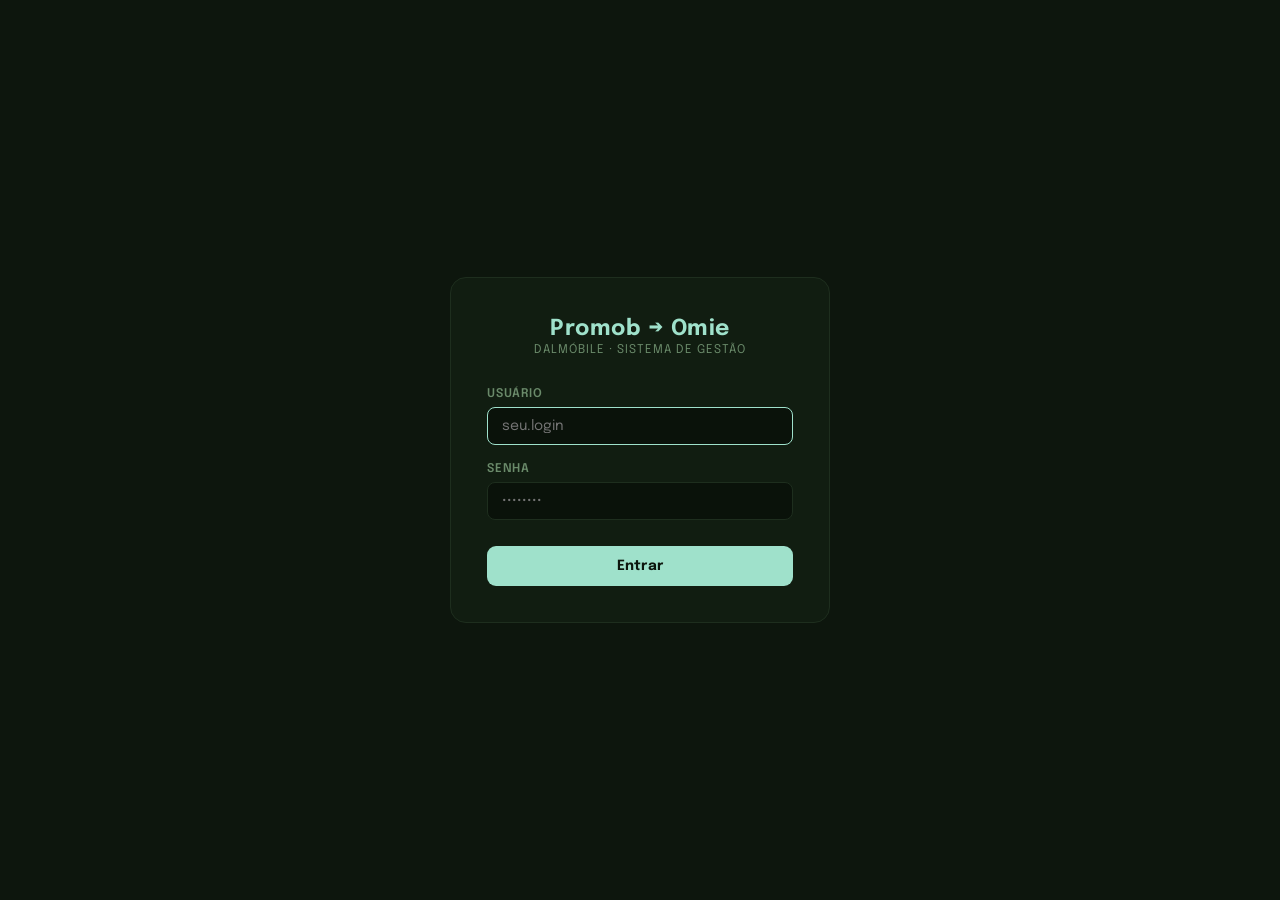
==== static/login.html @ 09991d28 "feat: sistema de autenticacao com niveis de acesso" ====
<!DOCTYPE html>
<html lang="pt-BR">
<head>
  <meta charset="UTF-8">
  <meta name="viewport" content="width=device-width, initial-scale=1.0">
  <title>Omie V3 — Login</title>
  <style>
    @import url('https://fonts.googleapis.com/css2?family=Epilogue:wght@400;600;700&display=swap');

    *, *::before, *::after { box-sizing: border-box; margin: 0; padding: 0; }

    :root {
      --bg:      #0d160d;
      --card:    #111d11;
      --border:  #1e2e1e;
      --accent:  #9FE1CB;
      --text:    #c8d8c8;
      --muted:   #6a8a6a;
      --err:     #e05c5c;
      --input-bg:#0a120a;
    }

    body {
      background: var(--bg);
      font-family: 'Epilogue', sans-serif;
      color: var(--text);
      min-height: 100vh;
      display: flex;
      align-items: center;
      justify-content: center;
    }

    .card {
      background: var(--card);
      border: 1px solid var(--border);
      border-radius: 16px;
      padding: 40px 36px 36px;
      width: 100%;
      max-width: 380px;
    }

    .logo {
      text-align: center;
      margin-bottom: 32px;
    }

    .logo-title {
      font-size: 22px;
      font-weight: 700;
      color: var(--accent);
      letter-spacing: .5px;
    }

    .logo-sub {
      font-size: 12px;
      color: var(--muted);
      margin-top: 4px;
      letter-spacing: 1px;
      text-transform: uppercase;
    }

    .field {
      margin-bottom: 18px;
    }

    label {
      display: block;
      font-size: 12px;
      font-weight: 600;
      color: var(--muted);
      letter-spacing: .8px;
      text-transform: uppercase;
      margin-bottom: 7px;
    }

    input {
      width: 100%;
      background: var(--input-bg);
      border: 1px solid var(--border);
      border-radius: 8px;
      padding: 11px 14px;
      color: var(--text);
      font-family: 'Epilogue', sans-serif;
      font-size: 14px;
      outline: none;
      transition: border-color .2s;
    }

    input:focus {
      border-color: var(--accent);
    }

    .btn {
      width: 100%;
      padding: 13px;
      background: var(--accent);
      color: #0d160d;
      border: none;
      border-radius: 9px;
      font-family: 'Epilogue', sans-serif;
      font-weight: 700;
      font-size: 14px;
      letter-spacing: .3px;
      cursor: pointer;
      transition: opacity .15s;
      margin-top: 8px;
    }

    .btn:hover   { opacity: .88; }
    .btn:active  { opacity: .75; }
    .btn:disabled { opacity: .45; cursor: not-allowed; }

    .erro {
      background: rgba(224,92,92,.12);
      border: 1px solid rgba(224,92,92,.3);
      border-radius: 8px;
      padding: 10px 14px;
      font-size: 13px;
      color: var(--err);
      margin-top: 16px;
      display: none;
    }

    .spinner {
      display: inline-block;
      width: 14px;
      height: 14px;
      border: 2px solid rgba(13,22,13,.4);
      border-top-color: #0d160d;
      border-radius: 50%;
      animation: spin .7s linear infinite;
      vertical-align: middle;
      margin-right: 6px;
    }

    @keyframes spin { to { transform: rotate(360deg); } }
  </style>
</head>
<body>

<div class="card">
  <div class="logo">
    <div class="logo-title">Promob → Omie</div>
    <div class="logo-sub">Dalmóbile · Sistema de Gestão</div>
  </div>

  <div class="field">
    <label for="login">Usuário</label>
    <input type="text" id="login" placeholder="seu.login" autocomplete="username">
  </div>

  <div class="field">
    <label for="senha">Senha</label>
    <input type="password" id="senha" placeholder="••••••••" autocomplete="current-password">
  </div>

  <button class="btn" id="btnLogin" onclick="entrar()">Entrar</button>

  <div class="erro" id="erro"></div>
</div>

<script>
  // Foca no campo login ao carregar
  document.getElementById('login').focus();

  // Enter no campo senha dispara o login
  document.getElementById('senha').addEventListener('keydown', e => {
    if (e.key === 'Enter') entrar();
  });
  document.getElementById('login').addEventListener('keydown', e => {
    if (e.key === 'Enter') document.getElementById('senha').focus();
  });

  async function entrar() {
    const login = document.getElementById('login').value.trim();
    const senha = document.getElementById('senha').value;
    const btn   = document.getElementById('btnLogin');
    const erro  = document.getElementById('erro');

    if (!login || !senha) {
      mostrarErro('Preencha usuário e senha.');
      return;
    }

    btn.disabled = true;
    btn.innerHTML = '<span class="spinner"></span>Entrando...';
    erro.style.display = 'none';

    try {
      const resp = await fetch('/api/auth/login', {
        method:  'POST',
        headers: { 'Content-Type': 'application/json' },
        body:    JSON.stringify({ login, senha })
      });

      const data = await resp.json();

      if (data.ok) {
        // Salva dados do usuário na sessão do browser
        sessionStorage.setItem('usuario', JSON.stringify(data.usuario));
        window.location.href = '/';
      } else {
        mostrarErro(data.erro || 'Erro ao fazer login.');
        btn.disabled = false;
        btn.innerHTML = 'Entrar';
      }
    } catch (e) {
      mostrarErro('Erro de conexão. Tente novamente.');
      btn.disabled = false;
      btn.innerHTML = 'Entrar';
    }
  }

  function mostrarErro(msg) {
    const el = document.getElementById('erro');
    el.textContent = msg;
    el.style.display = 'block';
  }
</script>

</body>
</html>
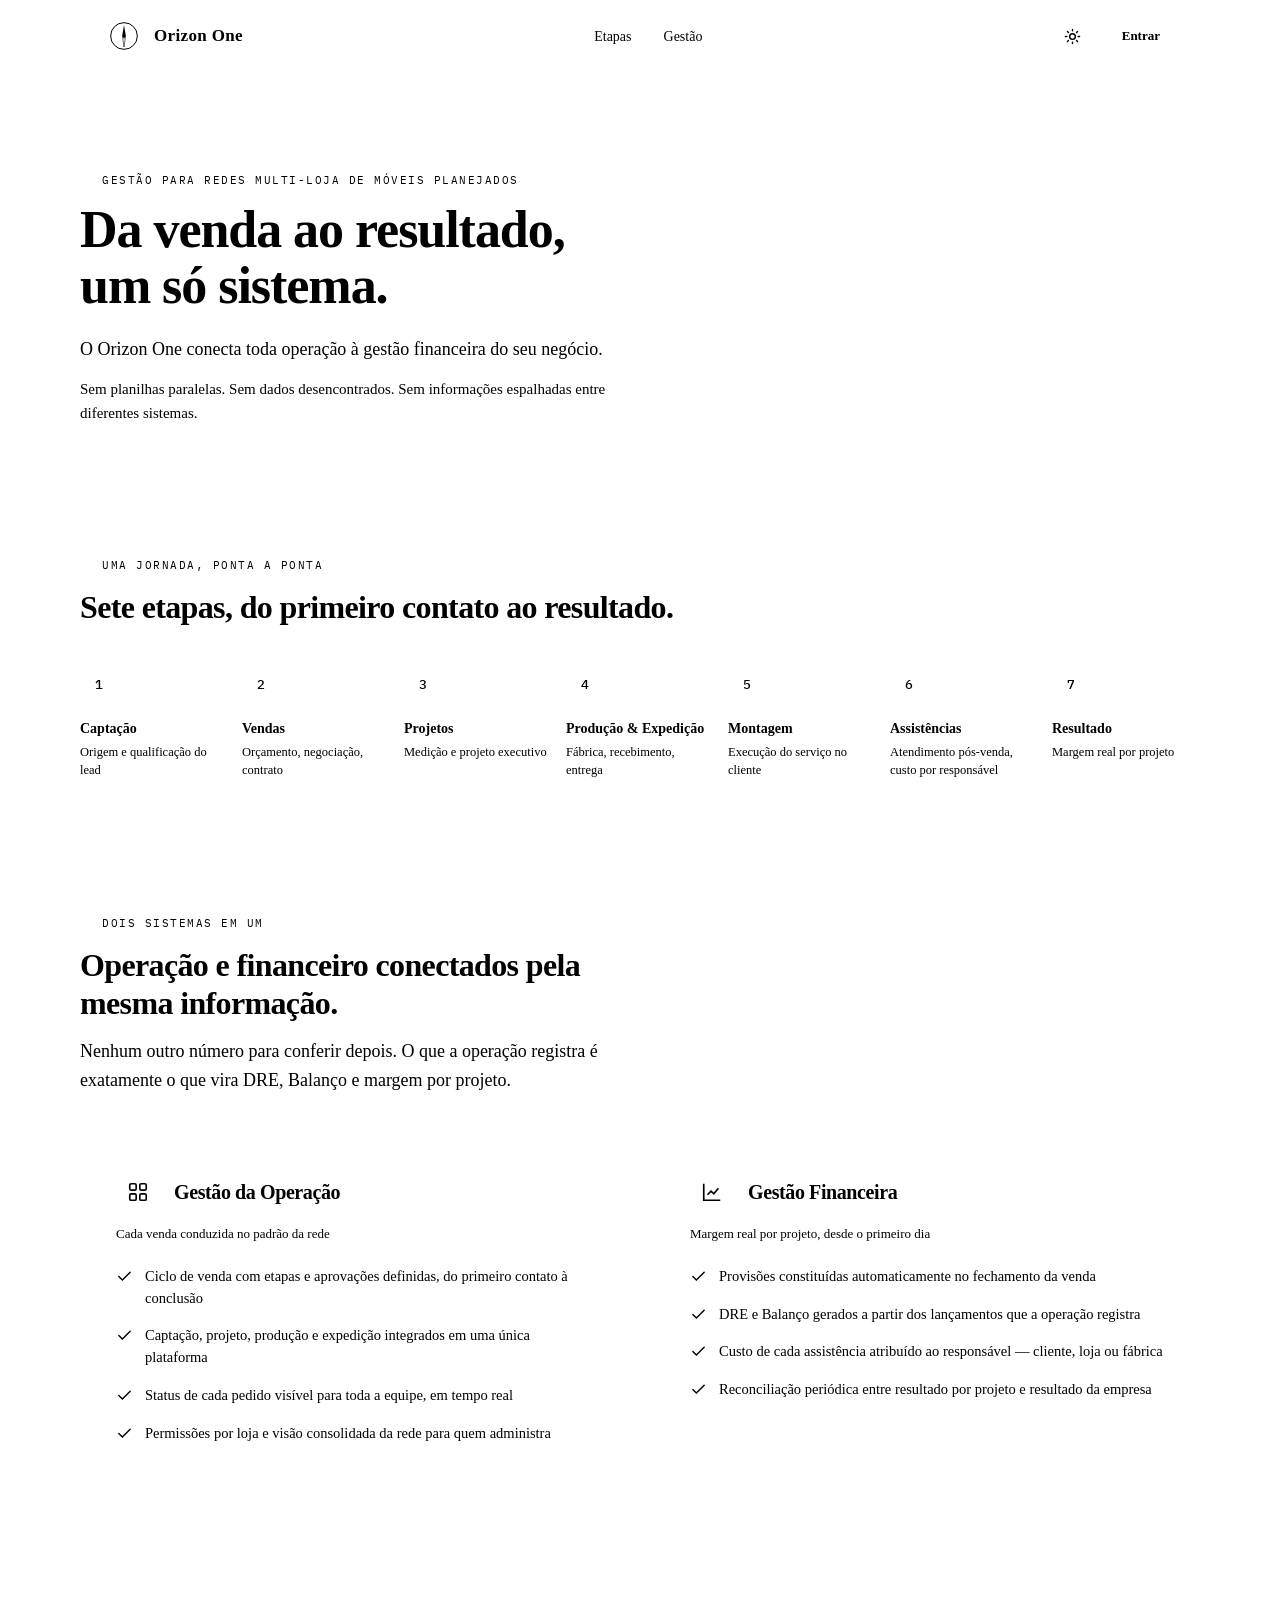
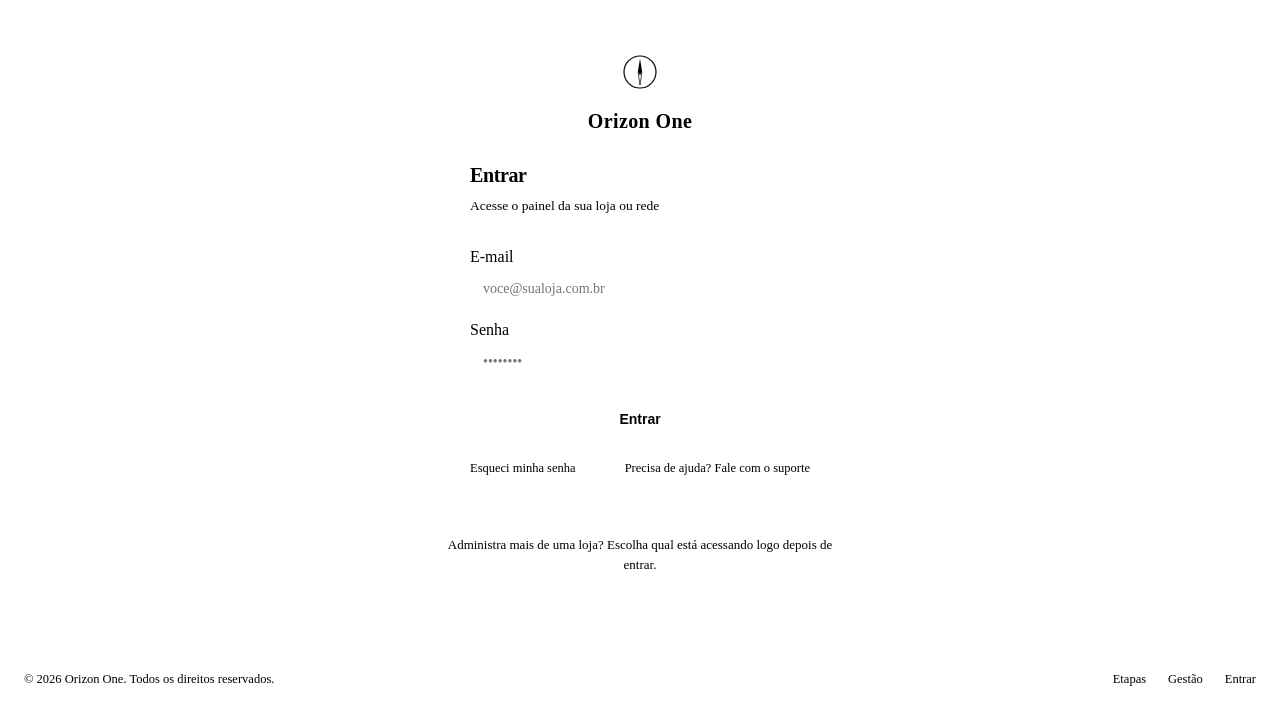
==== commit 0d0524b4: "feat(landing): redesign da página de entrada — marca Orizon One Aplica o checklist da Juliana (v2): " ====
--- a/static/login.html
+++ b/static/login.html
@@ -1,221 +1,497 @@
 <!DOCTYPE html>
 <html lang="pt-BR">
 <head>
-  <meta charset="UTF-8">
-  <meta name="viewport" content="width=device-width, initial-scale=1.0">
-  <title>Omie V3 — Login</title>
-  <style>
-    @import url('https://fonts.googleapis.com/css2?family=Epilogue:wght@400;600;700&display=swap');
-
-    *, *::before, *::after { box-sizing: border-box; margin: 0; padding: 0; }
-
-    :root {
-      --bg:      #0d160d;
-      --card:    #111d11;
-      --border:  #1e2e1e;
-      --accent:  #9FE1CB;
-      --text:    #c8d8c8;
-      --muted:   #6a8a6a;
-      --err:     #e05c5c;
-      --input-bg:#0a120a;
+<meta charset="UTF-8">
+<meta name="viewport" content="width=device-width, initial-scale=1.0">
+<title>Orizon One — Gestão para redes de móveis planejados</title>
+<link rel="icon" type="image/svg+xml" href="glifo-favicon.svg">
+<link rel="preconnect" href="https://fonts.googleapis.com">
+<link rel="preconnect" href="https://fonts.gstatic.com" crossorigin>
+<!-- Design system v1.7 (fonte única em design-system/) — antes de qualquer outro CSS -->
+<link rel="stylesheet" href="design-system/orizon-tokens.css">
+<link href="https://fonts.googleapis.com/css2?family=Inter:wght@400;500;600;700&family=Montserrat:wght@500;600;700;800&family=IBM+Plex+Mono:wght@400;500&display=swap" rel="stylesheet">
+<style>
+  /* Tokens legados desta landing → PONTE para o design system v1.7 (orizon-tokens.css, importado
+     no <head>). Sem hex: cores e tema vêm do orizon-tokens (claro = padrão; escuro em
+     [data-theme="dark"]). Migração de paleta: navy/azul-elétrico/ciano → CARVÃO + COBRE. */
+  :root {
+    --muted:        var(--text-2);
+    --accent-tint:  var(--accent-soft);
+    --accent-text:  var(--btn-primary-text);
+    --primary:      var(--accent);        /* azul elétrico aposentado → cobre/accent */
+    --primary-tint: var(--accent-soft);
+    --shadow-sm:    var(--shadow);
+    --radius-md:    var(--radius);
+    --font-mono:    'IBM Plex Mono', ui-monospace, monospace;
+  }
+
+  * { box-sizing: border-box; margin: 0; padding: 0; }
+  html { scroll-behavior: smooth; }
+  body {
+    font-family: var(--font-body);
+    background: var(--bg);
+    color: var(--text);
+    line-height: 1.5;
+    -webkit-font-smoothing: antialiased;
+    transition: background .2s ease, color .2s ease;
+  }
+  img, svg { display: block; max-width: 100%; }
+  a { color: inherit; text-decoration: none; }
+  /* v2: respiro vertical reduzido (era 88px) para as seções não quebrarem na dobra */
+  section { padding: 64px 24px; }
+  .wrap { max-width: 1120px; margin: 0 auto; }
+  .eyebrow {
+    font-family: var(--font-mono);
+    font-size: 11px;
+    letter-spacing: 1.5px;
+    color: var(--muted);
+    text-transform: uppercase;
+    margin-bottom: 14px;
+    display: inline-flex;
+    align-items: center;
+    gap: 8px;
+  }
+  .eyebrow::before {
+    content: "";
+    width: 14px;
+    height: 1px;
+    background: var(--primary);
+    display: inline-block;
+  }
+  h1, h2, h3 { font-family: var(--font-display); font-weight: 800; letter-spacing: -0.02em; color: var(--text); }
+  h1 { font-size: 52px; line-height: 1.08; }
+  h2 { font-size: 32px; line-height: 1.2; }
+  h3 { font-size: 17px; font-weight: 700; }
+  p { color: var(--muted); }
+  .lede { font-size: 18px; line-height: 1.6; max-width: 560px; }
+  .lede-plus { font-size: 15px; line-height: 1.6; max-width: 560px; margin-top: 14px; }
+
+  /* Buttons */
+  .btn {
+    display: inline-flex; align-items: center; justify-content: center;
+    height: 44px; padding: 0 22px; border-radius: var(--radius-md);
+    font-weight: 600; font-size: 14px; border: none; cursor: pointer;
+    transition: all .15s ease; white-space: nowrap;
+  }
+  .btn-primary { background: var(--accent); color: var(--accent-text); box-shadow: var(--shadow-sm); }
+  .btn-primary:hover { opacity: .92; box-shadow: var(--shadow-md); }
+  .btn-ghost { background: var(--surface-2); color: var(--text); border: 1px solid var(--border); }
+  .btn-ghost:hover { border-color: var(--border-strong); }
+  .btn-sm { height: 36px; padding: 0 16px; font-size: 13px; }
+
+  /* Nav — marca v2: só "Orizon" + "One" em cobre (wordmark "Manager" removido) */
+  header {
+    position: sticky; top: 0; z-index: 50;
+    background: color-mix(in srgb, var(--bg) 88%, transparent);
+    backdrop-filter: blur(10px);
+    border-bottom: 1px solid var(--border);
+  }
+  nav {
+    max-width: 1120px; margin: 0 auto; padding: 16px 24px;
+    display: flex; align-items: center; justify-content: space-between;
+  }
+  /* Marca v1.0 — lockup horizontal (glifo da bússola + wordmark) no nav. Glifo inline com
+     currentColor: acompanha o accent da UI (cobre no escuro; petróleo no claro enquanto o
+     tema claro do orizon-tokens não migrar para cobre). */
+  .logo { display: flex; align-items: center; gap: 10px; }
+  .logo-glifo { width: 40px; height: 40px; flex-shrink: 0; color: var(--accent); }  /* ≥40px → peso fino válido (asset de peso médio não existe) */
+  .logo-glifo svg { display: block; width: 100%; height: 100%; }
+  .logo-wm { font-family: var(--font-display); font-weight: 700; font-size: 17px; letter-spacing: .02em; color: var(--text); }
+  .logo-wm .wm-one { color: var(--accent); }
+
+  /* Marca — lockup VERTICAL sobre carvão no card de login. Glifo mono-branco. */
+  .login-brand { display: flex; flex-direction: column; align-items: center; gap: 10px; margin-bottom: 24px; }
+  .login-brand .lb-glifo { width: 48px; height: 48px; color: var(--sidebar-text-active); }
+  .login-brand .lb-glifo svg { display: block; width: 100%; height: 100%; }
+  .login-brand .lb-wm { font-family: var(--font-display); font-weight: 700; font-size: 20px; letter-spacing: .02em; color: var(--sidebar-text-active); }
+  .login-brand .lb-wm .wm-one { color: var(--sidebar-accent); }
+  .nav-links { display: flex; align-items: center; gap: 32px; font-size: 14px; font-weight: 500; color: var(--muted); }
+  .nav-links a:hover { color: var(--text); }
+  .nav-right { display: flex; align-items: center; gap: 14px; }
+  .theme-toggle {
+    width: 38px; height: 38px; border-radius: 50%; border: 1px solid var(--border);
+    background: var(--surface-2); display: flex; align-items: center; justify-content: center;
+    cursor: pointer; color: var(--muted); transition: border-color .15s;
+  }
+  .theme-toggle:hover { border-color: var(--border-strong); }
+  .theme-toggle svg { width: 17px; height: 17px; }
+  .icon-moon { display: none; }
+  [data-theme="dark"] .icon-sun { display: none; }
+  [data-theme="dark"] .icon-moon { display: block; }
+
+  @media (max-width: 760px) {
+    .nav-links { display: none; }
+  }
+
+  /* Hero — v2: padding reduzido (era 96px) */
+  .hero { padding: 64px 24px 32px; }
+  .hero-grid { display: grid; grid-template-columns: 1.1fr .9fr; gap: 64px; align-items: center; }
+  @media (max-width: 860px) {
+    .hero-grid { grid-template-columns: 1fr; gap: 40px; }
+    h1 { font-size: 38px; }
+  }
+
+  /* Signature illustration */
+  .signature { width: 100%; height: auto; }
+
+  /* Process strip — v2: respiro reduzido (56→40) */
+  .process { background: var(--surface); border-top: 1px solid var(--border); border-bottom: 1px solid var(--border); }
+  .process-head { max-width: 640px; margin-bottom: 40px; }
+  .process-track { position: relative; }
+  /* v2.2: a linha termina na bola do 07 — resultado é o ponto final da jornada.
+     right = largura de 1 coluna ((100% − 6 gaps)/7) menos o raio do círculo (19px) */
+  .process-line {
+    position: absolute; top: 19px; left: 0; right: calc((100% - 84px) / 7 - 19px); height: 1px;
+    background: var(--border-strong);
+  }
+  /* v2.1: 7 colunas — a jornada agora termina em 07 · Resultado, onde o H1 promete */
+  .process-steps { display: grid; grid-template-columns: repeat(7, 1fr); gap: 14px; position: relative; }
+  .process-step { display: flex; flex-direction: column; align-items: flex-start; }
+  .process-num {
+    width: 38px; height: 38px; border-radius: 50%; background: var(--bg); border: 1.5px solid var(--accent);
+    color: var(--accent); font-family: var(--font-mono); font-size: 13px; font-weight: 500;
+    display: flex; align-items: center; justify-content: center; margin-bottom: 14px; position: relative; z-index: 1;
+  }
+  .process-step:last-child .process-num { background: var(--accent); color: var(--accent-text); }
+  .process-label { font-size: 14px; font-weight: 600; color: var(--text); margin-bottom: 4px; }
+  .process-sub { font-size: 12.5px; color: var(--muted); line-height: 1.45; }
+  @media (max-width: 900px) {
+    .process-steps { grid-template-columns: repeat(2, 1fr); row-gap: 36px; }
+    .process-line { display: none; }
+  }
+
+  /* Diferenciais — v2: respiro reduzido (56→40) */
+  .split { display: grid; grid-template-columns: 1fr 1fr; gap: 28px; margin-top: 40px; }
+  .card {
+    background: var(--surface-2); border: 1px solid var(--border); border-radius: var(--radius-lg);
+    padding: 36px; box-shadow: var(--shadow-sm);
+  }
+  .card-process { border-top: 3px solid var(--accent); }
+  .card-fin { border-top: 3px solid var(--primary); }
+  /* v2.8: ícone e título lado a lado */
+  .card-head { display: flex; align-items: center; gap: 14px; margin-bottom: 10px; }
+  .card-icon {
+    width: 44px; height: 44px; border-radius: var(--radius-md); display: flex; align-items: center; justify-content: center;
+    flex-shrink: 0;
+  }
+  .card-process .card-icon { background: var(--accent-tint); color: var(--accent); }
+  .card-fin .card-icon { background: var(--primary-tint); color: var(--primary); }
+  .card-icon svg { width: 22px; height: 22px; }
+  .card h3 { font-size: 20px; }
+  .card > p.tag { font-size: 13px; color: var(--muted); margin-bottom: 22px; }
+  .feature-list { list-style: none; display: flex; flex-direction: column; gap: 16px; }
+  .feature-list li { display: flex; gap: 12px; font-size: 14.5px; color: var(--text); line-height: 1.5; }
+  .feature-list svg { width: 17px; height: 17px; flex-shrink: 0; margin-top: 2px; }
+  .card-process .feature-list svg { color: var(--accent); }
+  .card-fin .feature-list svg { color: var(--primary); }
+  @media (max-width: 760px) { .split { grid-template-columns: 1fr; } }
+
+  /* Login — v2.3: seção enxuta, só o card centralizado (o "Entrar" do nav já leva até aqui;
+     o texto de apoio era uma segunda dobra de marketing desnecessária) */
+  .login-section { background: var(--surface); border-top: 1px solid var(--border); }
+  .login-grid { display: flex; flex-direction: column; align-items: center; }
+  .login-card { width: 100%; max-width: 420px; }
+  .login-hint { margin-top: 18px; font-size: 13px; color: var(--muted); text-align: center; max-width: 420px; }
+  /* 09b: card de login sobre carvão (--sidebar-bg), escuro nos dois temas. Reescopa os tokens
+     theme-following para os --sidebar-* → lockup, labels, inputs e foot resolvem para a paleta escura. */
+  .login-card {
+    --surface: var(--sidebar-bg); --surface-2: var(--sidebar-item-active);
+    --bg: var(--sidebar-item-active); --text: var(--sidebar-text-active); --muted: var(--sidebar-text);
+    --border: var(--sidebar-border); --border-strong: var(--sidebar-border); --accent: var(--sidebar-accent);
+    background: var(--sidebar-bg); border: 1px solid var(--sidebar-border); border-radius: var(--radius-lg);
+    padding: 40px; box-shadow: var(--shadow-md);
+  }
+  .login-card h3 { font-size: 20px; margin-bottom: 6px; }
+  .login-card > p { font-size: 13.5px; margin-bottom: 28px; }
+  .field { margin-bottom: 18px; }
+  .field label { display: block; font-size: var(--fs-sm); font-weight: 500; color: var(--muted); margin-bottom: 7px; }
+  .field input {
+    width: 100%; height: var(--control-h); border-radius: var(--radius-sm); border: 1px solid var(--border);
+    background: var(--bg); color: var(--text); padding: 0 13px; font-size: 14px; font-family: var(--font-body);
+    outline: none; transition: border-color .15s;
+  }
+  .field input:focus { border-color: var(--accent); }
+  .login-card .btn { width: 100%; margin-top: 6px; }
+  /* Primário do login = componente do design system (cinza-quente --btn-primary-*, ≠ accent —
+     regra inegociável nº 2). Sobrescreve o .btn-primary próprio da landing, que sobre o card
+     carvão resolveria --accent→--sidebar-accent (cobre claro) e daria contraste ~2,6:1. */
+  .login-card .btn-primary { background: var(--btn-primary-bg); color: var(--btn-primary-text); box-shadow: var(--btn-primary-shadow); }
+  .login-card .btn-primary:hover { background: var(--btn-primary-bg-hover); opacity: 1; }
+  .login-foot { display: flex; justify-content: space-between; align-items: center; margin-top: 18px; font-size: 12.5px; }
+  .login-foot a { color: var(--accent); font-weight: 500; }
+  .login-foot a:hover { text-decoration: underline; }
+
+  /* Footer */
+  footer {
+    border-top: 1px solid var(--border); padding: 32px 24px;
+    display: flex; align-items: center; justify-content: space-between; flex-wrap: wrap; gap: 12px;
+  }
+  footer, footer * { font-size: 12.5px; color: var(--muted); }
+  .footer-links { display: flex; gap: 22px; }
+
+  /* Reveal animation */
+  .reveal { opacity: 0; transform: translateY(14px); animation: reveal .6s ease forwards; }
+  .reveal:nth-child(2) { animation-delay: .08s; }
+  .reveal:nth-child(3) { animation-delay: .16s; }
+  @keyframes reveal { to { opacity: 1; transform: translateY(0); } }
+  @media (prefers-reduced-motion: reduce) {
+    html { scroll-behavior: auto; }
+    .reveal { animation: none; opacity: 1; transform: none; }
+  }
+
+  :focus-visible { outline: 2px solid var(--accent); outline-offset: 2px; }
+</style>
+</head>
+<body data-theme="light">
+
+<header>
+  <nav>
+    <!-- Marca v2: só "Orizon" — wordmark "Manager" removido -->
+    <div class="logo" role="img" aria-label="Orizon One">
+      <span class="logo-glifo" aria-hidden="true">
+        <svg viewBox="0 0 120 120" xmlns="http://www.w3.org/2000/svg">
+          <circle cx="60" cy="60" r="40" fill="none" stroke="currentColor" stroke-width="3"/>
+          <polygon points="60,27 65.5,60 60,68 54.5,60" fill="currentColor"/>
+          <polygon points="60,93 64.5,62 60,54 55.5,62" fill="none" stroke="currentColor" stroke-width="1.75"/>
+        </svg>
+      </span>
+      <span class="logo-wm">Orizon <span class="wm-one">One</span></span>
+    </div>
+    <div class="nav-links">
+      <a href="#processo">Etapas</a>
+      <a href="#financeiro">Gestão</a>
+    </div>
+    <div class="nav-right">
+      <button class="theme-toggle" id="themeToggle" aria-label="Alternar tema claro/escuro">
+        <svg class="icon-sun" viewBox="0 0 24 24" fill="none" stroke="currentColor" stroke-width="2" stroke-linecap="round"><circle cx="12" cy="12" r="4"/><path d="M12 2v2M12 20v2M4.9 4.9l1.4 1.4M17.7 17.7l1.4 1.4M2 12h2M20 12h2M4.9 19.1l1.4-1.4M17.7 6.3l1.4-1.4"/></svg>
+        <svg class="icon-moon" viewBox="0 0 24 24" fill="none" stroke="currentColor" stroke-width="2" stroke-linecap="round"><path d="M21 12.8A9 9 0 1 1 11.2 3 7 7 0 0 0 21 12.8Z"/></svg>
+      </button>
+      <a href="#entrar" class="btn btn-primary btn-sm">Entrar</a>
+    </div>
+  </nav>
+</header>
+
+<section class="hero">
+  <div class="wrap hero-grid">
+    <div class="reveal">
+      <!-- v2: eyebrow absorve o "multi-loja" (antes escondido na nota sob os CTAs) -->
+      <div class="eyebrow">Gestão para redes multi-loja de móveis planejados</div>
+      <!-- v2: "balanço" → "resultado" (mantido em #financeiro, onde é o demonstrativo contábil de verdade) -->
+      <h1>Da venda ao resultado,<br>um só sistema.</h1>
+      <p class="lede" style="margin-top:20px;">
+        O Orizon One conecta toda operação à gestão financeira do seu negócio.
+      </p>
+      <p class="lede-plus">
+        Sem planilhas paralelas. Sem dados desencontrados. Sem informações
+        espalhadas entre diferentes sistemas.
+      </p>
+    </div>
+    <div class="reveal" aria-hidden="true">
+      <!-- v2.7: trilha serpentina só com números 1–7 — sem os nomes, para não repetir a
+           régua logo abaixo (que detalha cada etapa). 7 · resultado preenchido em cobre,
+           com indicador de margem acima -->
+      <svg class="signature" viewBox="0 0 480 320" fill="none">
+        <path d="M60 55 L 350 55 C 430 55, 430 160, 350 160 L 130 160 C 50 160, 50 265, 130 265 L 420 265"
+              stroke="var(--accent)" stroke-width="2.2" fill="none" stroke-linecap="round"/>
+        <g font-family="'IBM Plex Mono', monospace" font-size="12" text-anchor="middle">
+          <circle cx="60"  cy="55"  r="12" fill="var(--bg)" stroke="var(--accent)" stroke-width="1.5"/>
+          <text x="60"  y="59" fill="var(--accent)">1</text>
+          <circle cx="190" cy="55"  r="12" fill="var(--bg)" stroke="var(--accent)" stroke-width="1.5"/>
+          <text x="190" y="59" fill="var(--accent)">2</text>
+          <circle cx="320" cy="55"  r="12" fill="var(--bg)" stroke="var(--accent)" stroke-width="1.5"/>
+          <text x="320" y="59" fill="var(--accent)">3</text>
+          <circle cx="320" cy="160" r="12" fill="var(--bg)" stroke="var(--accent)" stroke-width="1.5"/>
+          <text x="320" y="164" fill="var(--accent)">4</text>
+          <circle cx="160" cy="160" r="12" fill="var(--bg)" stroke="var(--accent)" stroke-width="1.5"/>
+          <text x="160" y="164" fill="var(--accent)">5</text>
+          <circle cx="200" cy="265" r="12" fill="var(--bg)" stroke="var(--accent)" stroke-width="1.5"/>
+          <text x="200" y="269" fill="var(--accent)">6</text>
+          <circle cx="420" cy="265" r="13" fill="var(--accent)"/>
+          <text x="420" y="269" fill="var(--accent-text)">7</text>
+        </g>
+        <!-- indicador de margem sobre o destino -->
+        <g transform="translate(411,226)">
+          <rect x="0"  y="12" width="4" height="8"  rx="1" fill="var(--primary)"/>
+          <rect x="7"  y="6"  width="4" height="14" rx="1" fill="var(--primary)"/>
+          <rect x="14" y="0"  width="4" height="20" rx="1" fill="var(--primary)"/>
+        </g>
+      </svg>
+    </div>
+  </div>
+</section>
+
+<section class="process" id="processo">
+  <div class="wrap">
+    <div class="process-head">
+      <div class="eyebrow">Uma jornada, ponta a ponta</div>
+      <!-- v2.2: título antigo ("...à assistência pós-venda") parava antes do fim da jornada -->
+      <h2>Sete etapas, do primeiro contato ao resultado.</h2>
+    </div>
+    <div class="process-track">
+      <div class="process-line"></div>
+      <div class="process-steps">
+        <div class="process-step">
+          <div class="process-num">1</div>
+          <div class="process-label">Captação</div>
+          <div class="process-sub">Origem e qualificação do lead</div>
+        </div>
+        <div class="process-step">
+          <div class="process-num">2</div>
+          <div class="process-label">Vendas</div>
+          <div class="process-sub">Orçamento, negociação, contrato</div>
+        </div>
+        <div class="process-step">
+          <div class="process-num">3</div>
+          <div class="process-label">Projetos</div>
+          <div class="process-sub">Medição e projeto executivo</div>
+        </div>
+        <div class="process-step">
+          <div class="process-num">4</div>
+          <div class="process-label">Produção &amp; Expedição</div>
+          <div class="process-sub">Fábrica, recebimento, entrega</div>
+        </div>
+        <div class="process-step">
+          <div class="process-num">5</div>
+          <div class="process-label">Montagem</div>
+          <div class="process-sub">Execução do serviço no cliente</div>
+        </div>
+        <div class="process-step">
+          <div class="process-num">6</div>
+          <div class="process-label">Assistências</div>
+          <div class="process-sub">Atendimento pós-venda, custo por responsável</div>
+        </div>
+        <div class="process-step">
+          <div class="process-num">7</div>
+          <div class="process-label">Resultado</div>
+          <div class="process-sub">Margem real por projeto</div>
+        </div>
+      </div>
+    </div>
+  </div>
+</section>
+
+<section id="financeiro">
+  <div class="wrap">
+    <div class="eyebrow">Dois sistemas em um</div>
+    <h2 style="max-width:600px;">Operação e financeiro conectados pela mesma informação.</h2>
+    <p class="lede" style="margin-top:14px;">Nenhum outro número para conferir depois. O que a operação registra é exatamente o que vira DRE, Balanço e margem por projeto.</p>
+
+    <div class="split">
+      <div class="card card-process reveal">
+        <div class="card-head">
+          <div class="card-icon">
+            <svg viewBox="0 0 24 24" fill="none" stroke="currentColor" stroke-width="1.8"><rect x="3" y="3" width="7" height="7" rx="1.5"/><rect x="14" y="3" width="7" height="7" rx="1.5"/><rect x="3" y="14" width="7" height="7" rx="1.5"/><rect x="14" y="14" width="7" height="7" rx="1.5"/></svg>
+          </div>
+          <h3>Gestão da Operação</h3>
+        </div>
+        <p class="tag">Cada venda conduzida no padrão da rede</p>
+        <ul class="feature-list">
+          <li><svg viewBox="0 0 24 24" fill="none" stroke="currentColor" stroke-width="2" stroke-linecap="round"><path d="M20 6L9 17l-5-5"/></svg>Ciclo de venda com etapas e aprovações definidas, do primeiro contato à conclusão</li>
+          <li><svg viewBox="0 0 24 24" fill="none" stroke="currentColor" stroke-width="2" stroke-linecap="round"><path d="M20 6L9 17l-5-5"/></svg>Captação, projeto, produção e expedição integrados em uma única plataforma</li>
+          <li><svg viewBox="0 0 24 24" fill="none" stroke="currentColor" stroke-width="2" stroke-linecap="round"><path d="M20 6L9 17l-5-5"/></svg>Status de cada pedido visível para toda a equipe, em tempo real</li>
+          <li><svg viewBox="0 0 24 24" fill="none" stroke="currentColor" stroke-width="2" stroke-linecap="round"><path d="M20 6L9 17l-5-5"/></svg>Permissões por loja e visão consolidada da rede para quem administra</li>
+        </ul>
+      </div>
+
+      <div class="card card-fin reveal">
+        <div class="card-head">
+          <div class="card-icon">
+            <svg viewBox="0 0 24 24" fill="none" stroke="currentColor" stroke-width="1.8"><path d="M3 3v18h18"/><path d="M7 15l4-4 3 3 5-6"/></svg>
+          </div>
+          <h3>Gestão Financeira</h3>
+        </div>
+        <p class="tag">Margem real por projeto, desde o primeiro dia</p>
+        <ul class="feature-list">
+          <li><svg viewBox="0 0 24 24" fill="none" stroke="currentColor" stroke-width="2" stroke-linecap="round"><path d="M20 6L9 17l-5-5"/></svg>Provisões constituídas automaticamente no fechamento da venda</li>
+          <li><svg viewBox="0 0 24 24" fill="none" stroke="currentColor" stroke-width="2" stroke-linecap="round"><path d="M20 6L9 17l-5-5"/></svg>DRE e Balanço gerados a partir dos lançamentos que a operação registra</li>
+          <li><svg viewBox="0 0 24 24" fill="none" stroke="currentColor" stroke-width="2" stroke-linecap="round"><path d="M20 6L9 17l-5-5"/></svg>Custo de cada assistência atribuído ao responsável — cliente, loja ou fábrica</li>
+          <li><svg viewBox="0 0 24 24" fill="none" stroke="currentColor" stroke-width="2" stroke-linecap="round"><path d="M20 6L9 17l-5-5"/></svg>Reconciliação periódica entre resultado por projeto e resultado da empresa</li>
+        </ul>
+      </div>
+    </div>
+
+  </div>
+</section>
+
+<section class="login-section" id="entrar">
+  <div class="wrap login-grid">
+    <div class="login-card reveal">
+      <!-- Marca v2 — lockup vertical só "Orizon"; glifo mono-branco inline -->
+      <div class="login-brand" role="img" aria-label="Orizon One">
+        <span class="lb-glifo" aria-hidden="true">
+          <svg viewBox="0 0 120 120" xmlns="http://www.w3.org/2000/svg">
+            <circle cx="60" cy="60" r="40" fill="none" stroke="currentColor" stroke-width="3"/>
+            <polygon points="60,27 65.5,60 60,68 54.5,60" fill="currentColor"/>
+            <polygon points="60,93 64.5,62 60,54 55.5,62" fill="none" stroke="currentColor" stroke-width="1.75"/>
+          </svg>
+        </span>
+        <span class="lb-wm">Orizon <span class="wm-one">One</span></span>
+      </div>
+      <h3>Entrar</h3>
+      <p>Acesse o painel da sua loja ou rede</p>
+      <form id="loginForm" novalidate>
+        <div class="field">
+          <label for="email">E-mail</label>
+          <input type="email" id="email" placeholder="voce@sualoja.com.br" autocomplete="username">
+        </div>
+        <div class="field">
+          <label for="senha">Senha</label>
+          <input type="password" id="senha" placeholder="••••••••" autocomplete="current-password">
+        </div>
+        <div id="loginErro" style="display:none;color:var(--err);font-size:12.5px;margin-bottom:10px"></div>
+        <button type="submit" class="btn btn-primary" id="loginBtn">Entrar</button>
+      </form>
+      <div class="login-foot">
+        <a href="#">Esqueci minha senha</a>
+        <span style="color:var(--muted);">Precisa de ajuda? <a href="#">Fale com o suporte</a></span>
+      </div>
+    </div>
+    <p class="login-hint">Administra mais de uma loja? Escolha qual está acessando logo depois de entrar.</p>
+  </div>
+</section>
+
+<footer>
+  <span>© 2026 Orizon One. Todos os direitos reservados.</span>
+  <div class="footer-links">
+    <a href="#processo">Etapas</a>
+    <a href="#financeiro">Gestão</a>
+    <a href="#entrar">Entrar</a>
+  </div>
+</footer>
+
+<script>
+  const toggle = document.getElementById('themeToggle');
+  const body = document.body;
+  toggle.addEventListener('click', () => {
+    const next = body.getAttribute('data-theme') === 'dark' ? 'light' : 'dark';
+    body.setAttribute('data-theme', next);
+  });
+
+  // ── Login: POST /api/auth/login e entra no painel ────────────────────────────
+  (function(){
+    const form  = document.getElementById('loginForm');
+    const erro  = document.getElementById('loginErro');
+    const btn   = document.getElementById('loginBtn');
+    if(!form) return;
+    function mostrarErro(msg){ erro.textContent = msg; erro.style.display = msg ? 'block' : 'none'; }
+    async function entrar(){
+      const login = (document.getElementById('email').value || '').trim();
+      const senha = document.getElementById('senha').value || '';
+      if(!login || !senha){ mostrarErro('Informe e-mail e senha.'); return; }
+      mostrarErro(''); btn.disabled = true; const txt = btn.textContent; btn.textContent = 'Entrando…';
+      try{
+        const r = await fetch('/api/auth/login', {
+          method: 'POST', headers: {'Content-Type': 'application/json'},
+          credentials: 'same-origin', body: JSON.stringify({login, senha})
+        });
+        const d = await r.json().catch(() => ({}));
+        if(d.ok){ window.location.href = '/'; return; }
+        mostrarErro(d.erro || 'Usuário ou senha inválidos.');
+      }catch(e){ mostrarErro('Falha de conexão. Tente novamente.'); }
+      btn.disabled = false; btn.textContent = txt;
     }
-
-    body {
-      background: var(--bg);
-      font-family: 'Epilogue', sans-serif;
-      color: var(--text);
-      min-height: 100vh;
-      display: flex;
-      align-items: center;
-      justify-content: center;
-    }
-
-    .card {
-      background: var(--card);
-      border: 1px solid var(--border);
-      border-radius: 16px;
-      padding: 40px 36px 36px;
-      width: 100%;
-      max-width: 380px;
-    }
-
-    .logo {
-      text-align: center;
-      margin-bottom: 32px;
-    }
-
-    .logo-title {
-      font-size: 22px;
-      font-weight: 700;
-      color: var(--accent);
-      letter-spacing: .5px;
-    }
-
-    .logo-sub {
-      font-size: 12px;
-      color: var(--muted);
-      margin-top: 4px;
-      letter-spacing: 1px;
-      text-transform: uppercase;
-    }
-
-    .field {
-      margin-bottom: 18px;
-    }
-
-    label {
-      display: block;
-      font-size: 12px;
-      font-weight: 600;
-      color: var(--muted);
-      letter-spacing: .8px;
-      text-transform: uppercase;
-      margin-bottom: 7px;
-    }
-
-    input {
-      width: 100%;
-      background: var(--input-bg);
-      border: 1px solid var(--border);
-      border-radius: 8px;
-      padding: 11px 14px;
-      color: var(--text);
-      font-family: 'Epilogue', sans-serif;
-      font-size: 14px;
-      outline: none;
-      transition: border-color .2s;
-    }
-
-    input:focus {
-      border-color: var(--accent);
-    }
-
-    .btn {
-      width: 100%;
-      padding: 13px;
-      background: var(--accent);
-      color: #0d160d;
-      border: none;
-      border-radius: 9px;
-      font-family: 'Epilogue', sans-serif;
-      font-weight: 700;
-      font-size: 14px;
-      letter-spacing: .3px;
-      cursor: pointer;
-      transition: opacity .15s;
-      margin-top: 8px;
-    }
-
-    .btn:hover   { opacity: .88; }
-    .btn:active  { opacity: .75; }
-    .btn:disabled { opacity: .45; cursor: not-allowed; }
-
-    .erro {
-      background: rgba(224,92,92,.12);
-      border: 1px solid rgba(224,92,92,.3);
-      border-radius: 8px;
-      padding: 10px 14px;
-      font-size: 13px;
-      color: var(--err);
-      margin-top: 16px;
-      display: none;
-    }
-
-    .spinner {
-      display: inline-block;
-      width: 14px;
-      height: 14px;
-      border: 2px solid rgba(13,22,13,.4);
-      border-top-color: #0d160d;
-      border-radius: 50%;
-      animation: spin .7s linear infinite;
-      vertical-align: middle;
-      margin-right: 6px;
-    }
-
-    @keyframes spin { to { transform: rotate(360deg); } }
-  </style>
-</head>
-<body>
-
-<div class="card">
-  <div class="logo">
-    <div class="logo-title">Promob → Omie</div>
-    <div class="logo-sub">Dalmóbile · Sistema de Gestão</div>
-  </div>
-
-  <div class="field">
-    <label for="login">Usuário</label>
-    <input type="text" id="login" placeholder="seu.login" autocomplete="username">
-  </div>
-
-  <div class="field">
-    <label for="senha">Senha</label>
-    <input type="password" id="senha" placeholder="••••••••" autocomplete="current-password">
-  </div>
-
-  <button class="btn" id="btnLogin" onclick="entrar()">Entrar</button>
-
-  <div class="erro" id="erro"></div>
-</div>
-
-<script>
-  // Foca no campo login ao carregar
-  document.getElementById('login').focus();
-
-  // Enter no campo senha dispara o login
-  document.getElementById('senha').addEventListener('keydown', e => {
-    if (e.key === 'Enter') entrar();
-  });
-  document.getElementById('login').addEventListener('keydown', e => {
-    if (e.key === 'Enter') document.getElementById('senha').focus();
-  });
-
-  async function entrar() {
-    const login = document.getElementById('login').value.trim();
-    const senha = document.getElementById('senha').value;
-    const btn   = document.getElementById('btnLogin');
-    const erro  = document.getElementById('erro');
-
-    if (!login || !senha) {
-      mostrarErro('Preencha usuário e senha.');
-      return;
-    }
-
-    btn.disabled = true;
-    btn.innerHTML = '<span class="spinner"></span>Entrando...';
-    erro.style.display = 'none';
-
-    try {
-      const resp = await fetch('/api/auth/login', {
-        method:  'POST',
-        headers: { 'Content-Type': 'application/json' },
-        body:    JSON.stringify({ login, senha })
-      });
-
-      const data = await resp.json();
-
-      if (data.ok) {
-        // Salva dados do usuário na sessão do browser
-        sessionStorage.setItem('usuario', JSON.stringify(data.usuario));
-        window.location.href = '/';
-      } else {
-        mostrarErro(data.erro || 'Erro ao fazer login.');
-        btn.disabled = false;
-        btn.innerHTML = 'Entrar';
-      }
-    } catch (e) {
-      mostrarErro('Erro de conexão. Tente novamente.');
-      btn.disabled = false;
-      btn.innerHTML = 'Entrar';
-    }
-  }
-
-  function mostrarErro(msg) {
-    const el = document.getElementById('erro');
-    el.textContent = msg;
-    el.style.display = 'block';
-  }
+    form.addEventListener('submit', (e) => { e.preventDefault(); entrar(); });
+  })();
 </script>
 
 </body>
